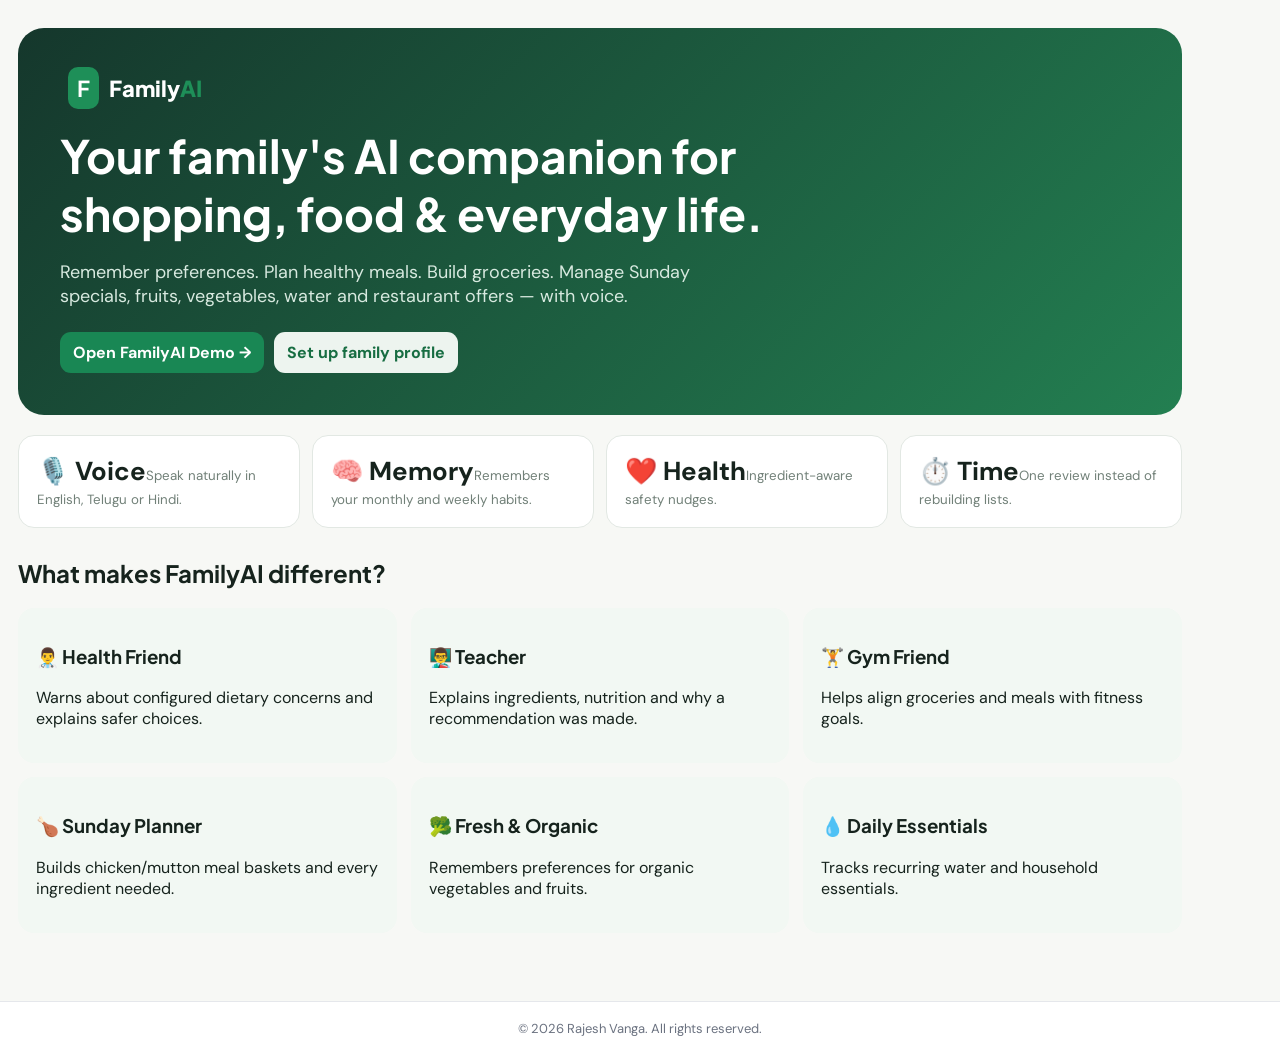
==== index.html @ c6876618 "Changes" ====
<!doctype html><html><head><meta name="viewport" content="width=device-width,initial-scale=1"><title>FamilyAI | Your Family's AI Companion</title><link rel="stylesheet" href="assets/style.css"></head><body><main style="max-width:1200px;padding:28px 18px"><div class="hero"><div class="logo"><b>F</b> Family<span>AI</span></div><h1>Your family's AI companion for shopping, food & everyday life.</h1><p>Remember preferences. Plan healthy meals. Build groceries. Manage Sunday specials, fruits, vegetables, water and restaurant offers — with voice.</p><div style="display:flex;gap:10px;flex-wrap:wrap;margin-top:24px"><a class="button" href="dashboard.html">Open FamilyAI Demo →</a><a class="button secondary" href="family.html">Set up family profile</a></div></div><div class="stat-grid"><div class="stat"><b>🎙️ Voice</b><small>Speak naturally in English, Telugu or Hindi.</small></div><div class="stat"><b>🧠 Memory</b><small>Remembers your monthly and weekly habits.</small></div><div class="stat"><b>❤️ Health</b><small>Ingredient-aware safety nudges.</small></div><div class="stat"><b>⏱️ Time</b><small>One review instead of rebuilding lists.</small></div></div><h2>What makes FamilyAI different?</h2><div class="feature-grid"><div class="feature"><h3>👨‍⚕️ Health Friend</h3><p>Warns about configured dietary concerns and explains safer choices.</p></div><div class="feature"><h3>👨‍🏫 Teacher</h3><p>Explains ingredients, nutrition and why a recommendation was made.</p></div><div class="feature"><h3>🏋️ Gym Friend</h3><p>Helps align groceries and meals with fitness goals.</p></div><div class="feature"><h3>🍗 Sunday Planner</h3><p>Builds chicken/mutton meal baskets and every ingredient needed.</p></div><div class="feature"><h3>🥦 Fresh & Organic</h3><p>Remembers preferences for organic vegetables and fruits.</p></div><div class="feature"><h3>💧 Daily Essentials</h3><p>Tracks recurring water and household essentials.</p></div></div></main><footer class="site-footer" aria-label="Copyright"><div>© 2026 Rajesh Vanga. All rights reserved.</div></footer>
</body></html>
---- assets/style.css ----
@import url('https://fonts.googleapis.com/css2?family=DM+Sans:wght@400;500;600;700&family=Plus+Jakarta+Sans:wght@600;700;800&display=swap');
*{box-sizing:border-box}body{margin:0;background:#f7f8f5;color:#16231d;font-family:'DM Sans',sans-serif}a{text-decoration:none;color:inherit}.layout{display:grid;grid-template-columns:240px 1fr;min-height:100vh}.layout aside{background:#fff;border-right:1px solid #e5e9e4;padding:25px 16px;display:flex;flex-direction:column;gap:8px;position:sticky;top:0;height:100vh}.logo{font:800 22px 'Plus Jakarta Sans';margin:4px 8px 24px}.logo b{background:#1e8f58;color:white;border-radius:10px;padding:7px 9px;margin-right:6px}.logo span{color:#1e8f58}.layout aside a:not(.logo){padding:12px 14px;border-radius:12px;color:#607068;font-weight:600}.layout aside a.active,.layout aside a:hover{background:#eaf6ee;color:#176d42}.layout aside .bottom{margin-top:auto}.layout main{padding:34px;max-width:1400px;width:100%;margin:auto}.mobile-head,.mobile-nav{display:none}h1,h2,h3{font-family:'Plus Jakarta Sans'}h1{font-size:34px;margin:8px 0}h2{margin-top:30px}.muted,small{color:#718078}.grid2{display:grid;grid-template-columns:1fr 1fr;gap:18px}.card{padding:25px;border-radius:20px}.dark{background:#183027;color:white}.green{background:#dff4e7}.dark small,.dark .between{color:#b8d0c4}.bar{height:9px;background:#365247;border-radius:10px;margin:18px 0 8px}.bar i{display:block;height:100%;width:80%;background:#75d69d;border-radius:10px}.between{display:flex;justify-content:space-between}.card a{display:inline-block;margin-top:15px;font-weight:700}.cards{display:grid;grid-template-columns:repeat(4,1fr);gap:14px}.cards>a{background:#fff;border:1px solid #e6ebe7;border-radius:16px;padding:18px;display:flex;flex-direction:column;gap:8px}.cards>a:hover{border-color:#7bc99a;transform:translateY(-1px)}.products{display:grid;grid-template-columns:repeat(4,1fr);gap:15px}.products article,.product-card{background:#fff;border:1px solid #e6ebe7;border-radius:18px;padding:15px;display:flex;flex-direction:column;gap:8px}.pic{height:130px;border-radius:14px;display:grid;place-items:center;font-weight:800;color:#47715b;background:#e6f4e9}.pic.rice{background:#fff1d7}.pic.dal{background:#fff5d7}.pic.oil{background:#fff0b8}.pic.chicken{background:#ffe0d8}.pic.veg{background:#dff4e7}.pic.fruit{background:#ffe8d5}.pic.water{background:#dff1ff}.products strong,.product-card strong{font-size:20px}.button,button{border:0;border-radius:11px;padding:10px 13px;background:#198754;color:white;font-weight:700;cursor:pointer}.secondary{background:#edf4ef;color:#176d42}.danger{background:#fff0ef;color:#b33b32}.search{display:flex;gap:10px;margin:20px 0}.search input,.ai-input,input,select{border:1px solid #dce4de;border-radius:12px;padding:13px;background:#fff;font:inherit;width:100%}.chips{display:flex;gap:8px;flex-wrap:wrap}.chip{background:#fff;border:1px solid #dce4de;border-radius:30px;padding:8px 13px}.two{display:grid;grid-template-columns:2fr 1fr;gap:20px}.panel{background:#fff;border:1px solid #e3e9e4;border-radius:20px;padding:22px}.feature-grid{display:grid;grid-template-columns:repeat(3,1fr);gap:14px}.feature{padding:18px;background:#f2f8f3;border-radius:16px}.alert{padding:16px;border-radius:14px;background:#fff4df;border:1px solid #f0d48f}.alert strong{color:#9a6800}.hidden{display:none}.chat{min-height:420px;display:flex;flex-direction:column;gap:12px}.msg{max-width:80%;padding:13px 16px;border-radius:16px}.msg.ai{background:#eef6f0;align-self:flex-start}.msg.user{background:#1c8b57;color:#fff;align-self:flex-end}.ai-compose{display:flex;gap:8px;margin-top:auto}.cart-row{display:grid;grid-template-columns:1fr auto auto;gap:12px;align-items:center;border-bottom:1px solid #e8ece9;padding:14px 0}.cart-row button{background:transparent;color:#b33b32;padding:5px}.empty{text-align:center;padding:35px;color:#75847c}.toast{position:fixed;bottom:25px;right:25px;background:#17382c;color:#fff;padding:13px 18px;border-radius:12px;opacity:0;transform:translateY(10px);transition:.2s;z-index:50}.toast.show{opacity:1;transform:none}.hero{background:linear-gradient(135deg,#15372c,#237f51);color:white;border-radius:26px;padding:42px}.hero h1{font-size:46px;max-width:800px}.hero p{max-width:700px;color:#d7e9df;font-size:18px}.stat-grid{display:grid;grid-template-columns:repeat(4,1fr);gap:12px;margin-top:20px}.stat{background:#fff;border:1px solid #e2e8e3;border-radius:16px;padding:18px}.stat b{font-size:26px}.table{width:100%;border-collapse:collapse}.table th,.table td{padding:12px;border-bottom:1px solid #e7ebe8;text-align:left}.pill{display:inline-block;padding:5px 9px;border-radius:20px;background:#eaf6ee;color:#176d42;font-size:12px;font-weight:700}
@media(max-width:900px){.layout{display:block}.layout aside{display:none}.layout main{padding:20px 16px 90px}.mobile-head{display:flex;justify-content:space-between;align-items:center;margin-bottom:20px}.mobile-nav{display:flex;position:fixed;bottom:0;left:0;right:0;background:#fff;border-top:1px solid #ddd;padding:13px;justify-content:space-around;z-index:30}.grid2,.two{grid-template-columns:1fr}.cards{grid-template-columns:1fr 1fr}.products{grid-template-columns:1fr 1fr}.feature-grid{grid-template-columns:1fr 1fr}.stat-grid{grid-template-columns:1fr 1fr}.hero{padding:28px 22px}.hero h1{font-size:32px}.cart-row{grid-template-columns:1fr auto}.cart-row button{grid-column:1/-1;text-align:left}}
@media(max-width:520px){.cards,.products,.feature-grid,.stat-grid{grid-template-columns:1fr}.hero h1{font-size:28px}h1{font-size:28px}.products article .pic{height:110px}.search{flex-direction:column}}

.site-footer{margin-top:40px;padding:18px 20px;text-align:center;font-size:13px;color:#6b7280;border-top:1px solid #e5e7eb;background:#fff}
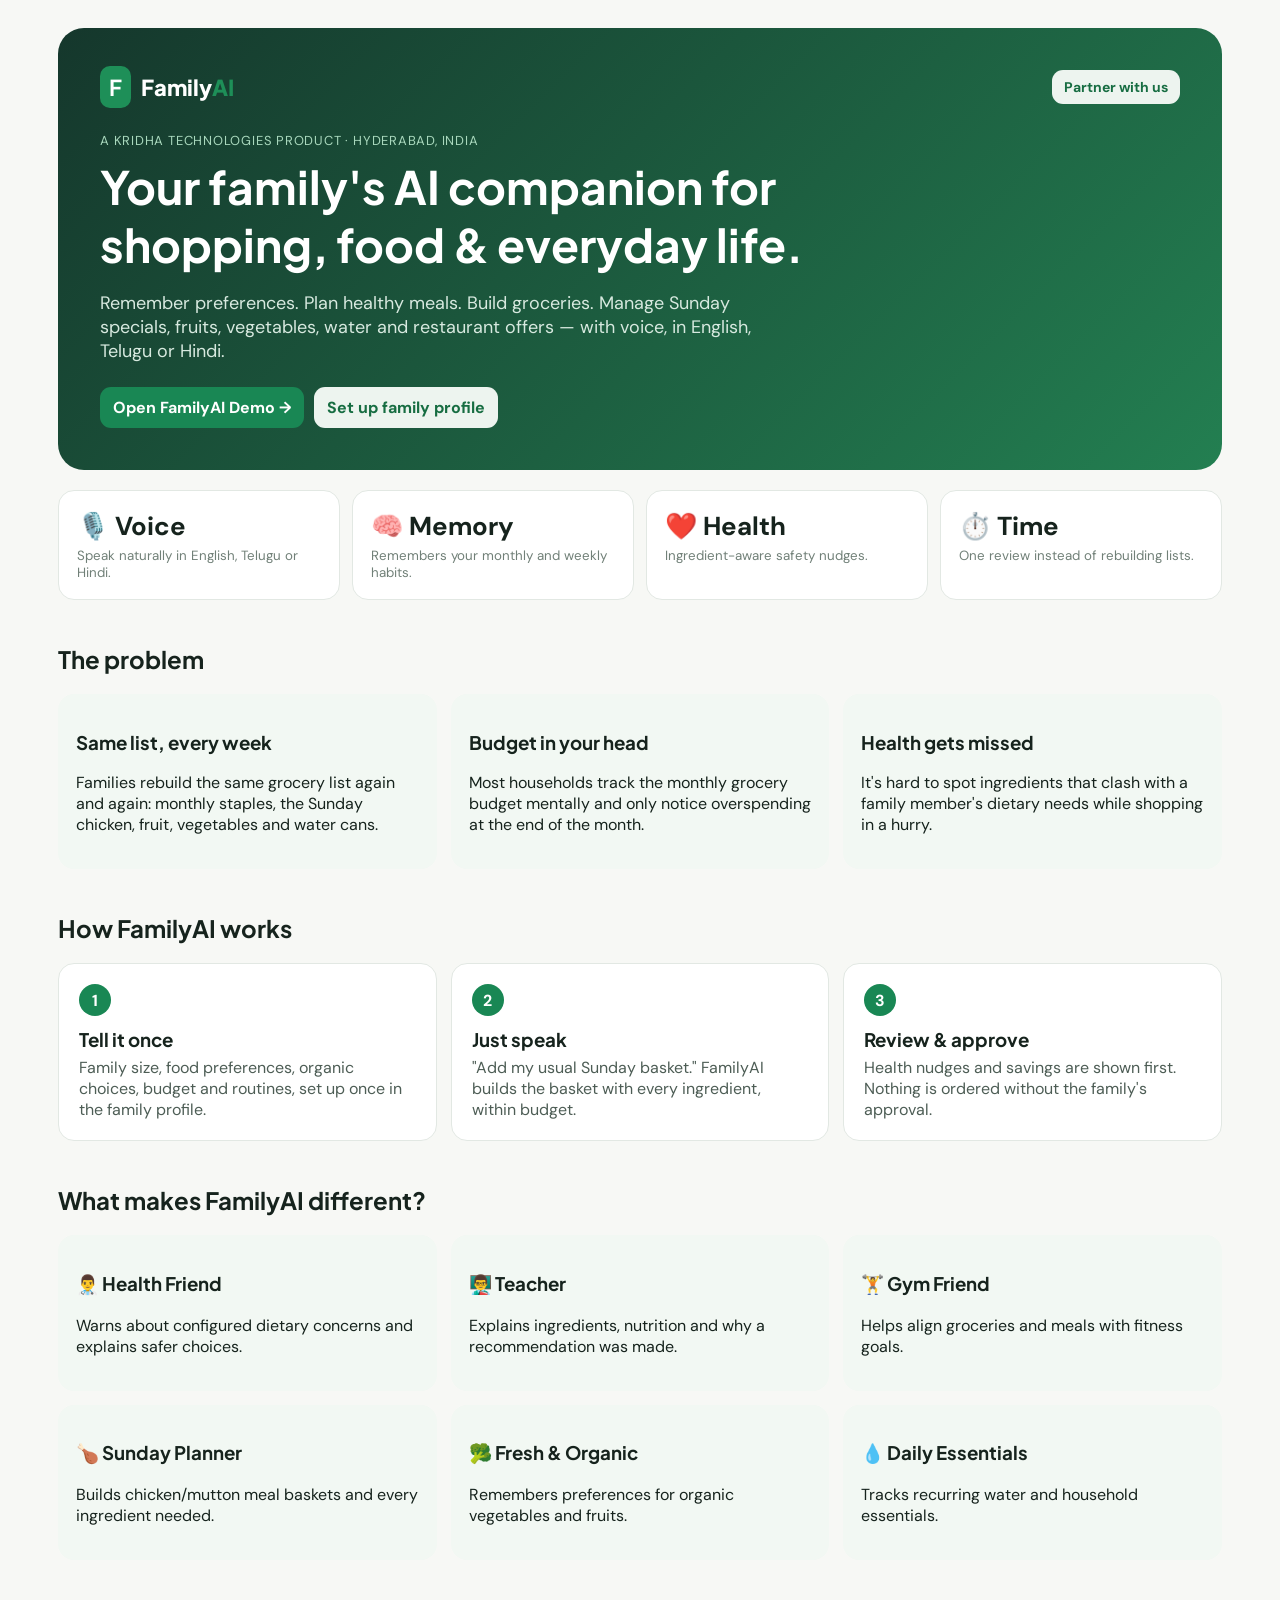
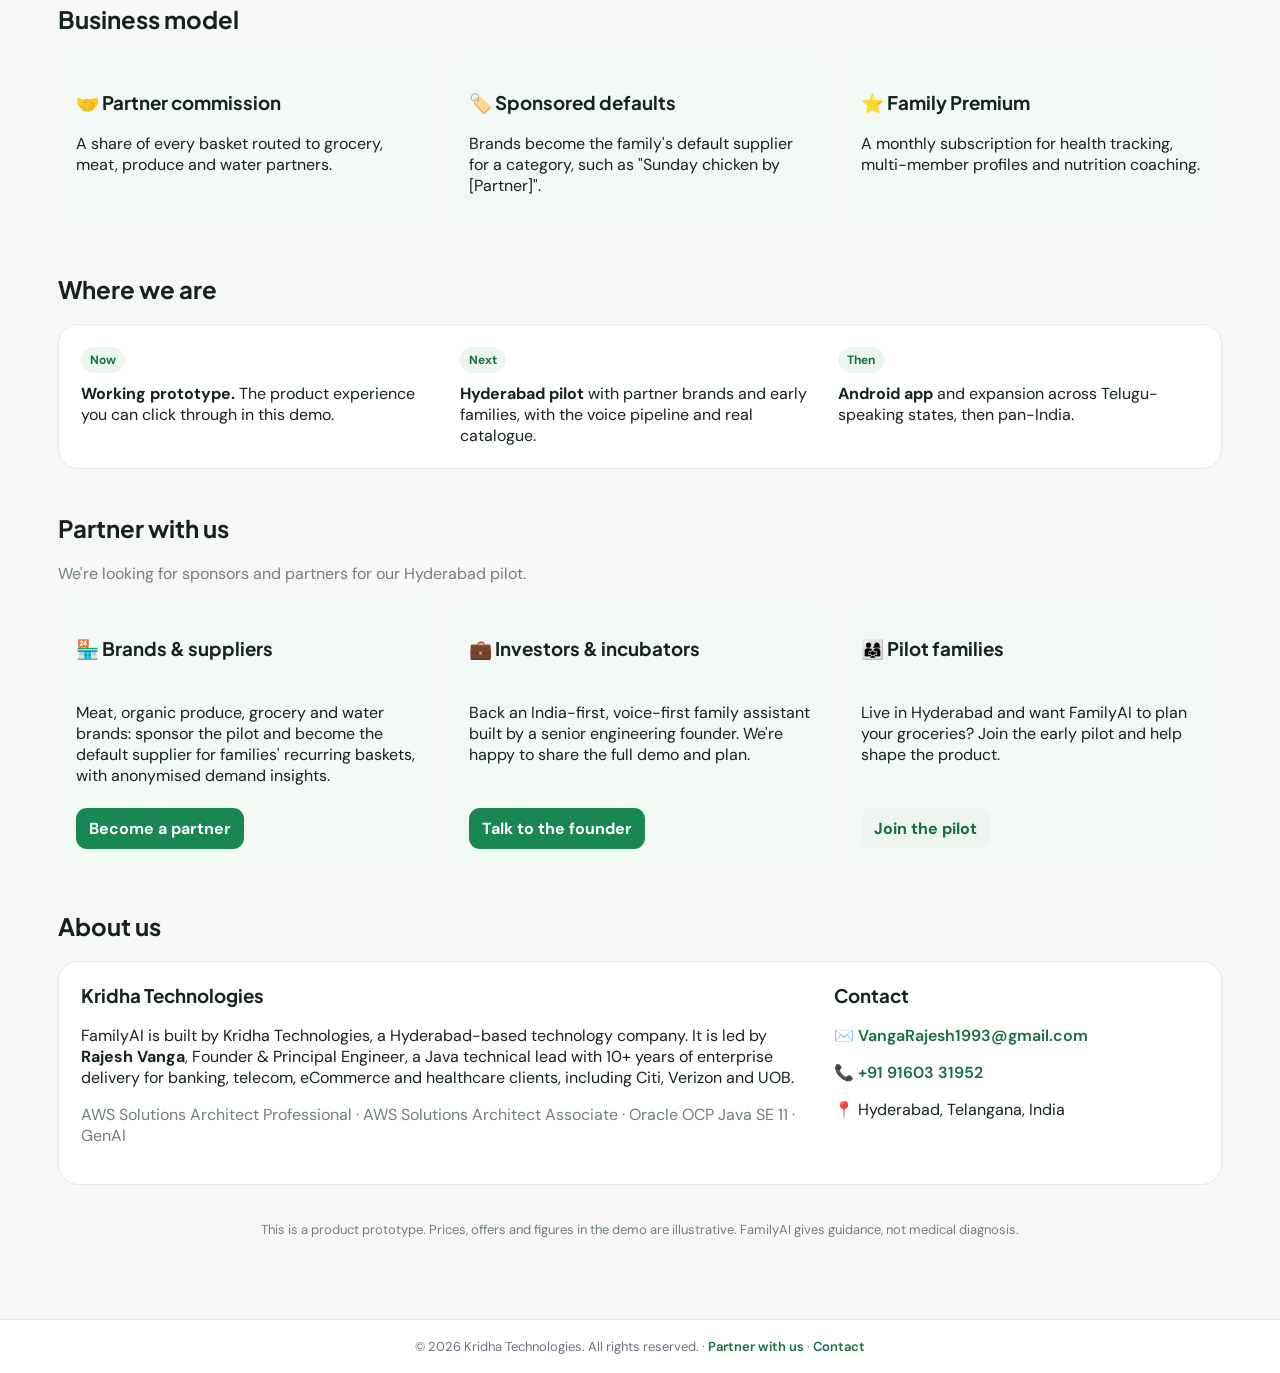
==== commit ccee892c: "Make demo site sponsor-ready for Kridha Technologies - Landing page: problem, how it works, business" ====
--- a/index.html
+++ b/index.html
@@ -1,2 +1,23 @@
-<!doctype html><html><head><meta name="viewport" content="width=device-width,initial-scale=1"><title>FamilyAI | Your Family's AI Companion</title><link rel="stylesheet" href="assets/style.css"></head><body><main style="max-width:1200px;padding:28px 18px"><div class="hero"><div class="logo"><b>F</b> Family<span>AI</span></div><h1>Your family's AI companion for shopping, food & everyday life.</h1><p>Remember preferences. Plan healthy meals. Build groceries. Manage Sunday specials, fruits, vegetables, water and restaurant offers — with voice.</p><div style="display:flex;gap:10px;flex-wrap:wrap;margin-top:24px"><a class="button" href="dashboard.html">Open FamilyAI Demo →</a><a class="button secondary" href="family.html">Set up family profile</a></div></div><div class="stat-grid"><div class="stat"><b>🎙️ Voice</b><small>Speak naturally in English, Telugu or Hindi.</small></div><div class="stat"><b>🧠 Memory</b><small>Remembers your monthly and weekly habits.</small></div><div class="stat"><b>❤️ Health</b><small>Ingredient-aware safety nudges.</small></div><div class="stat"><b>⏱️ Time</b><small>One review instead of rebuilding lists.</small></div></div><h2>What makes FamilyAI different?</h2><div class="feature-grid"><div class="feature"><h3>👨‍⚕️ Health Friend</h3><p>Warns about configured dietary concerns and explains safer choices.</p></div><div class="feature"><h3>👨‍🏫 Teacher</h3><p>Explains ingredients, nutrition and why a recommendation was made.</p></div><div class="feature"><h3>🏋️ Gym Friend</h3><p>Helps align groceries and meals with fitness goals.</p></div><div class="feature"><h3>🍗 Sunday Planner</h3><p>Builds chicken/mutton meal baskets and every ingredient needed.</p></div><div class="feature"><h3>🥦 Fresh & Organic</h3><p>Remembers preferences for organic vegetables and fruits.</p></div><div class="feature"><h3>💧 Daily Essentials</h3><p>Tracks recurring water and household essentials.</p></div></div></main><footer class="site-footer" aria-label="Copyright"><div>© 2026 Rajesh Vanga. All rights reserved.</div></footer>
+<!doctype html><html lang="en"><head><meta charset="utf-8"><meta name="viewport" content="width=device-width,initial-scale=1"><title>FamilyAI | Your Family's AI Companion</title><meta name="description" content="FamilyAI by Kridha Technologies: a voice-first family assistant in English, Telugu and Hindi that plans groceries, meals and essentials within budget, with health-aware nudges."><link rel="stylesheet" href="assets/style.css"></head><body>
+<main class="landing">
+<div class="hero"><div class="topbar"><div class="logo"><b>F</b> Family<span>AI</span></div><a class="button secondary small" href="#partner">Partner with us</a></div><p class="eyebrow">A Kridha Technologies product · Hyderabad, India</p><h1>Your family's AI companion for shopping, food & everyday life.</h1><p>Remember preferences. Plan healthy meals. Build groceries. Manage Sunday specials, fruits, vegetables, water and restaurant offers — with voice, in English, Telugu or Hindi.</p><div class="cta-row"><a class="button" href="dashboard.html">Open FamilyAI Demo →</a><a class="button secondary" href="family.html">Set up family profile</a></div></div>
+
+<div class="stat-grid"><div class="stat"><b>🎙️ Voice</b><small>Speak naturally in English, Telugu or Hindi.</small></div><div class="stat"><b>🧠 Memory</b><small>Remembers your monthly and weekly habits.</small></div><div class="stat"><b>❤️ Health</b><small>Ingredient-aware safety nudges.</small></div><div class="stat"><b>⏱️ Time</b><small>One review instead of rebuilding lists.</small></div></div>
+
+<section><h2>The problem</h2><div class="feature-grid"><div class="feature"><h3>Same list, every week</h3><p>Families rebuild the same grocery list again and again: monthly staples, the Sunday chicken, fruit, vegetables and water cans.</p></div><div class="feature"><h3>Budget in your head</h3><p>Most households track the monthly grocery budget mentally and only notice overspending at the end of the month.</p></div><div class="feature"><h3>Health gets missed</h3><p>It's hard to spot ingredients that clash with a family member's dietary needs while shopping in a hurry.</p></div></div></section>
+
+<section><h2>How FamilyAI works</h2><div class="steps"><div class="step"><span>1</span><h3>Tell it once</h3><p>Family size, food preferences, organic choices, budget and routines, set up once in the family profile.</p></div><div class="step"><span>2</span><h3>Just speak</h3><p>"Add my usual Sunday basket." FamilyAI builds the basket with every ingredient, within budget.</p></div><div class="step"><span>3</span><h3>Review & approve</h3><p>Health nudges and savings are shown first. Nothing is ordered without the family's approval.</p></div></div></section>
+
+<section><h2>What makes FamilyAI different?</h2><div class="feature-grid"><div class="feature"><h3>👨‍⚕️ Health Friend</h3><p>Warns about configured dietary concerns and explains safer choices.</p></div><div class="feature"><h3>👨‍🏫 Teacher</h3><p>Explains ingredients, nutrition and why a recommendation was made.</p></div><div class="feature"><h3>🏋️ Gym Friend</h3><p>Helps align groceries and meals with fitness goals.</p></div><div class="feature"><h3>🍗 Sunday Planner</h3><p>Builds chicken/mutton meal baskets and every ingredient needed.</p></div><div class="feature"><h3>🥦 Fresh & Organic</h3><p>Remembers preferences for organic vegetables and fruits.</p></div><div class="feature"><h3>💧 Daily Essentials</h3><p>Tracks recurring water and household essentials.</p></div></div></section>
+
+<section><h2>Business model</h2><div class="feature-grid"><div class="feature"><h3>🤝 Partner commission</h3><p>A share of every basket routed to grocery, meat, produce and water partners.</p></div><div class="feature"><h3>🏷️ Sponsored defaults</h3><p>Brands become the family's default supplier for a category, such as "Sunday chicken by [Partner]".</p></div><div class="feature"><h3>⭐ Family Premium</h3><p>A monthly subscription for health tracking, multi-member profiles and nutrition coaching.</p></div></div></section>
+
+<section><h2>Where we are</h2><div class="panel roadmap"><div><span class="pill">Now</span><p><b>Working prototype.</b> The product experience you can click through in this demo.</p></div><div><span class="pill">Next</span><p><b>Hyderabad pilot</b> with partner brands and early families, with the voice pipeline and real catalogue.</p></div><div><span class="pill">Then</span><p><b>Android app</b> and expansion across Telugu-speaking states, then pan-India.</p></div></div></section>
+
+<section id="partner"><h2>Partner with us</h2><p class="muted">We're looking for sponsors and partners for our Hyderabad pilot.</p><div class="feature-grid"><div class="feature partner"><h3>🏪 Brands & suppliers</h3><p>Meat, organic produce, grocery and water brands: sponsor the pilot and become the default supplier for families' recurring baskets, with anonymised demand insights.</p><a class="button" href="mailto:VangaRajesh1993@gmail.com?subject=FamilyAI%20brand%20partnership">Become a partner</a></div><div class="feature partner"><h3>💼 Investors & incubators</h3><p>Back an India-first, voice-first family assistant built by a senior engineering founder. We're happy to share the full demo and plan.</p><a class="button" href="mailto:VangaRajesh1993@gmail.com?subject=FamilyAI%20investment">Talk to the founder</a></div><div class="feature partner"><h3>👨‍👩‍👧 Pilot families</h3><p>Live in Hyderabad and want FamilyAI to plan your groceries? Join the early pilot and help shape the product.</p><a class="button secondary" href="mailto:VangaRajesh1993@gmail.com?subject=FamilyAI%20pilot%20family">Join the pilot</a></div></div></section>
+
+<section><h2>About us</h2><div class="panel about"><div><h3>Kridha Technologies</h3><p>FamilyAI is built by Kridha Technologies, a Hyderabad-based technology company. It is led by <b>Rajesh Vanga</b>, Founder & Principal Engineer, a Java technical lead with 10+ years of enterprise delivery for banking, telecom, eCommerce and healthcare clients, including Citi, Verizon and UOB.</p><p class="muted">AWS Solutions Architect Professional · AWS Solutions Architect Associate · Oracle OCP Java SE 11 · GenAI</p></div><div class="contact"><h3>Contact</h3><p>✉️ <a href="mailto:VangaRajesh1993@gmail.com">VangaRajesh1993@gmail.com</a></p><p>📞 <a href="tel:+919160331952">+91 91603 31952</a></p><p>📍 Hyderabad, Telangana, India</p></div></div></section>
+
+<p class="muted disclaimer">This is a product prototype. Prices, offers and figures in the demo are illustrative. FamilyAI gives guidance, not medical diagnosis.</p>
+</main><footer class="site-footer" aria-label="Copyright"><div>© 2026 Kridha Technologies. All rights reserved. · <a href="index.html#partner">Partner with us</a> · <a href="mailto:VangaRajesh1993@gmail.com">Contact</a></div></footer>
 </body></html>
--- a/assets/style.css
+++ b/assets/style.css
@@ -4,3 +4,15 @@
 @media(max-width:520px){.cards,.products,.feature-grid,.stat-grid{grid-template-columns:1fr}.hero h1{font-size:28px}h1{font-size:28px}.products article .pic{height:110px}.search{flex-direction:column}}
 
 .site-footer{margin-top:40px;padding:18px 20px;text-align:center;font-size:13px;color:#6b7280;border-top:1px solid #e5e7eb;background:#fff}
+
+.site-footer a{color:#176d42;font-weight:600}
+.landing{max-width:1200px;margin:auto;padding:28px 18px}.landing section{margin-top:44px}.landing section>h2{margin-top:0}
+.topbar{display:flex;justify-content:space-between;align-items:center;gap:12px;flex-wrap:wrap}.topbar .logo{margin:0}.button.small{padding:8px 12px;font-size:14px}
+.eyebrow{font-size:13px!important;letter-spacing:.06em;text-transform:uppercase;margin:28px 0 0;color:#a9d8bd!important}.cta-row{display:flex;gap:10px;flex-wrap:wrap;margin-top:24px}
+.steps{display:grid;grid-template-columns:repeat(3,1fr);gap:14px}.step{background:#fff;border:1px solid #e2e8e3;border-radius:16px;padding:20px}.step span{display:inline-grid;place-items:center;width:32px;height:32px;border-radius:50%;background:#198754;color:#fff;font-weight:700}.step h3{margin:12px 0 6px}.step p{margin:0;color:#4d5d55}
+.roadmap{display:grid;grid-template-columns:repeat(3,1fr);gap:18px}.roadmap p{margin:10px 0 0}
+.partner{display:flex;flex-direction:column;gap:6px}.partner .button{margin-top:auto;align-self:flex-start}.partner p{flex:1}
+.about{display:grid;grid-template-columns:2fr 1fr;gap:24px}.about h3{margin-top:0}.contact a{color:#176d42;font-weight:600;word-break:break-all}
+.disclaimer{font-size:13px;margin-top:36px;text-align:center}
+@media(max-width:900px){.steps,.roadmap,.about{grid-template-columns:1fr}}
+.stat small{display:block;margin-top:4px}
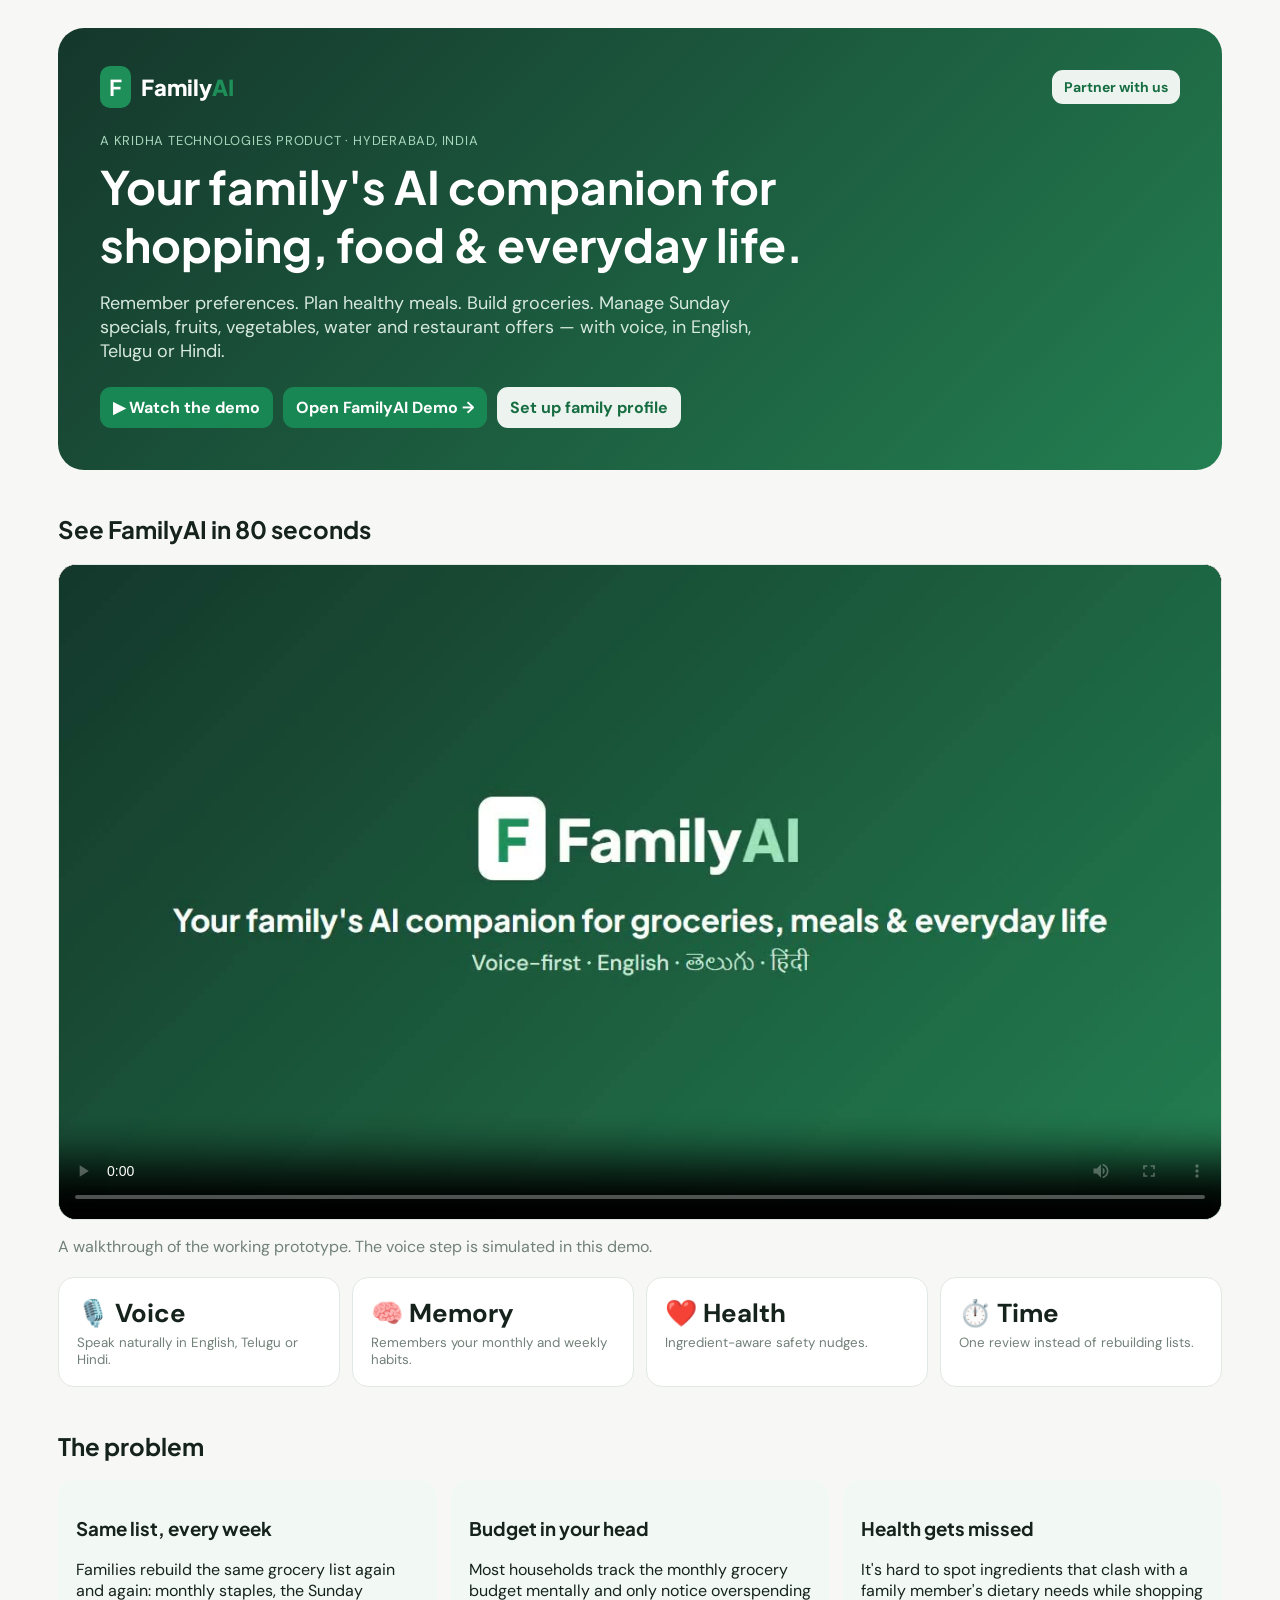
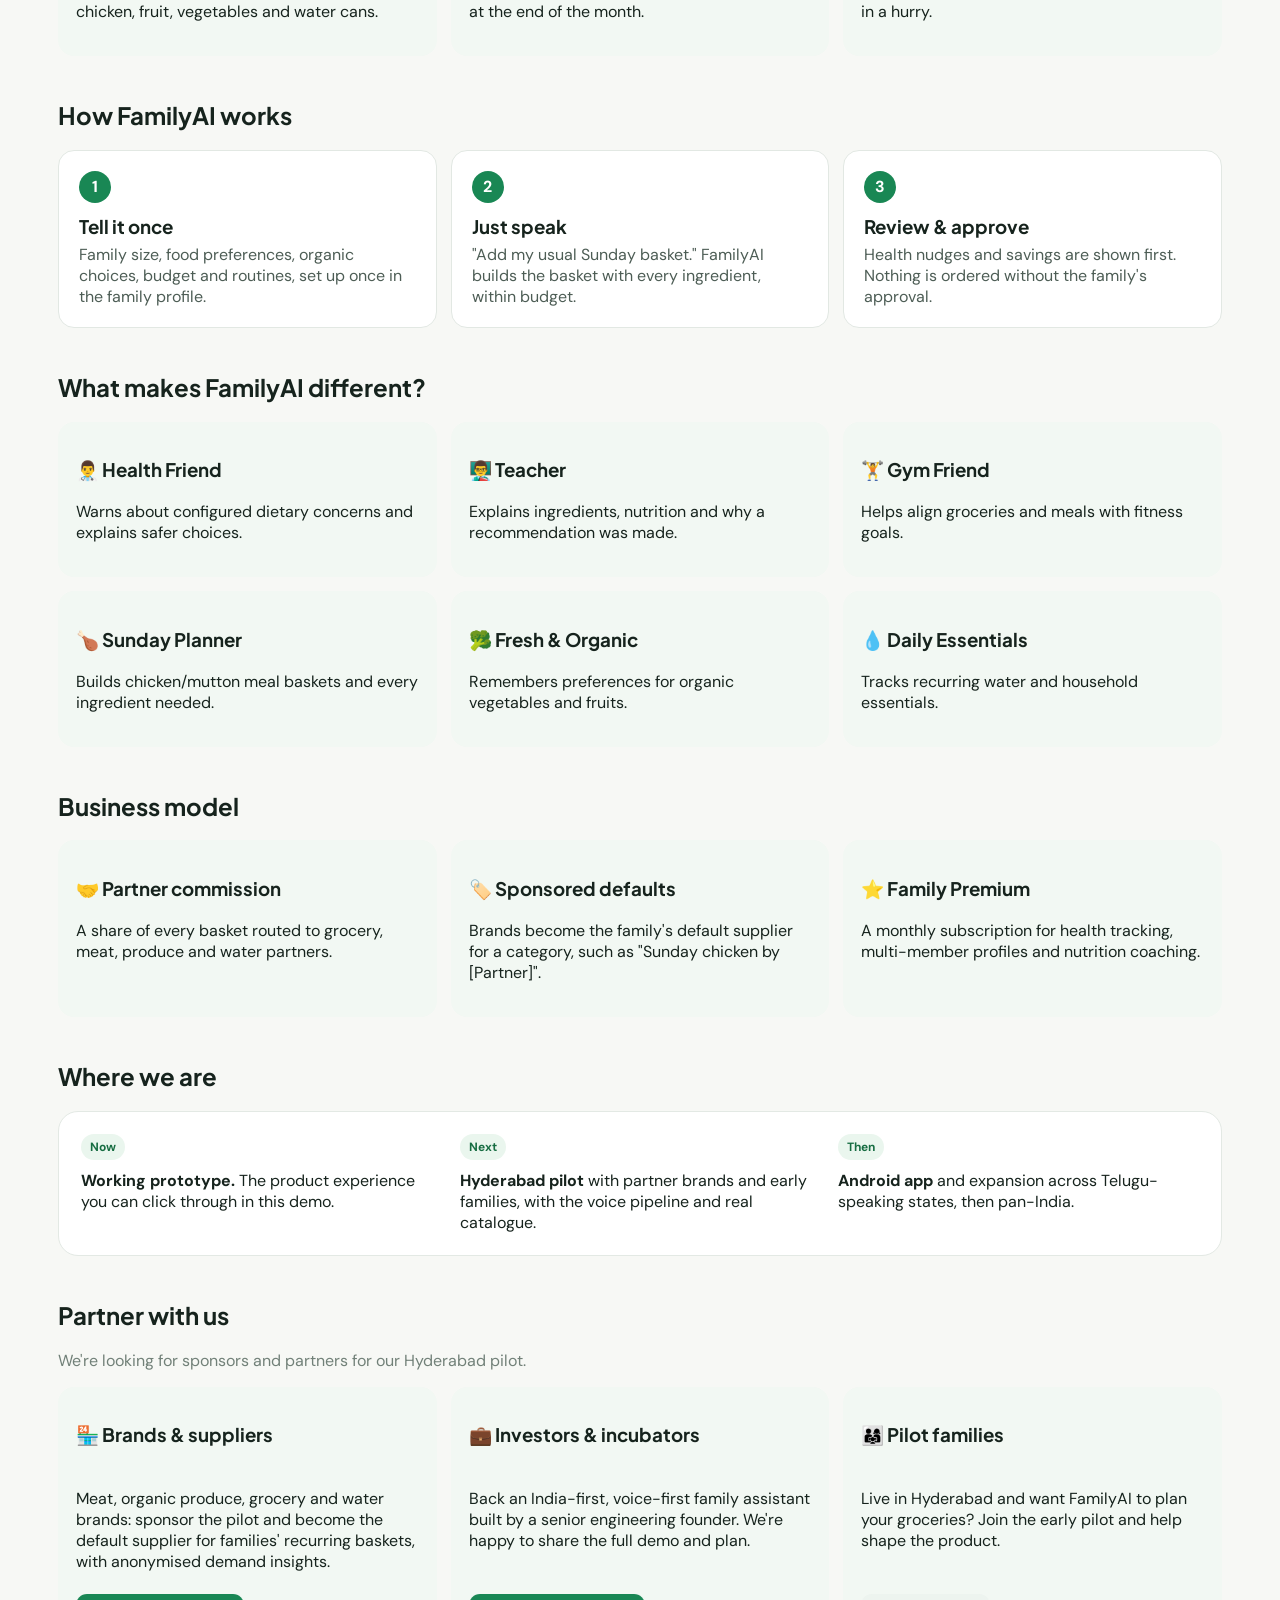
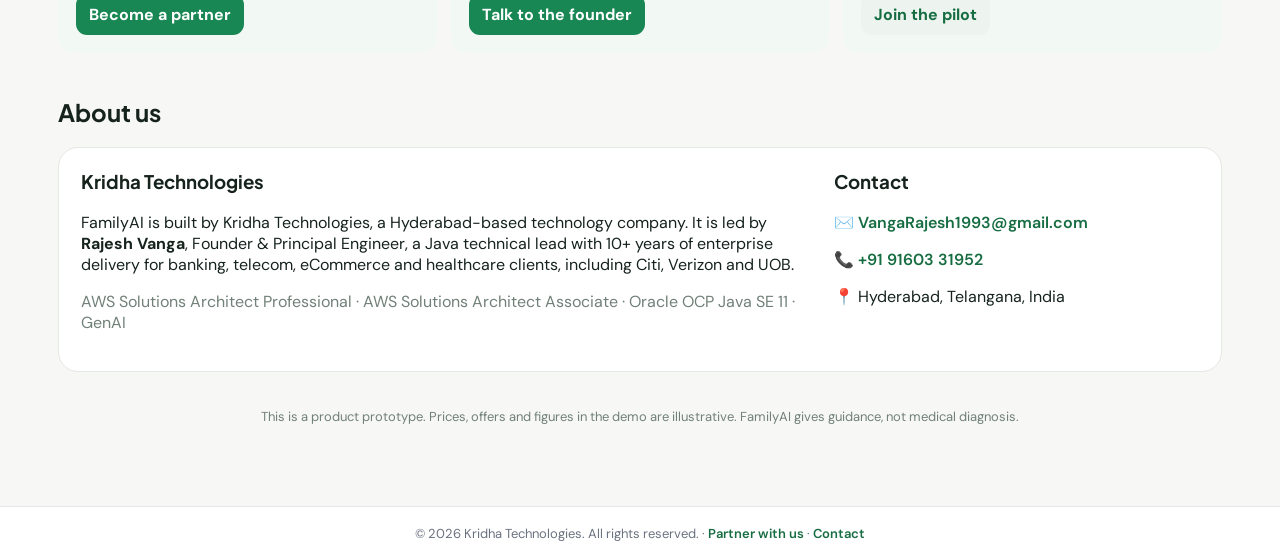
==== commit 76d10d23: "Add 80-second demo video to landing page Co-Authored-By: Claude Opus 5.5 <noreply@anthropic.com>" ====
--- a/index.html
+++ b/index.html
@@ -1,6 +1,8 @@
 <!doctype html><html lang="en"><head><meta charset="utf-8"><meta name="viewport" content="width=device-width,initial-scale=1"><title>FamilyAI | Your Family's AI Companion</title><meta name="description" content="FamilyAI by Kridha Technologies: a voice-first family assistant in English, Telugu and Hindi that plans groceries, meals and essentials within budget, with health-aware nudges."><link rel="stylesheet" href="assets/style.css"></head><body>
 <main class="landing">
-<div class="hero"><div class="topbar"><div class="logo"><b>F</b> Family<span>AI</span></div><a class="button secondary small" href="#partner">Partner with us</a></div><p class="eyebrow">A Kridha Technologies product · Hyderabad, India</p><h1>Your family's AI companion for shopping, food & everyday life.</h1><p>Remember preferences. Plan healthy meals. Build groceries. Manage Sunday specials, fruits, vegetables, water and restaurant offers — with voice, in English, Telugu or Hindi.</p><div class="cta-row"><a class="button" href="dashboard.html">Open FamilyAI Demo →</a><a class="button secondary" href="family.html">Set up family profile</a></div></div>
+<div class="hero"><div class="topbar"><div class="logo"><b>F</b> Family<span>AI</span></div><a class="button secondary small" href="#partner">Partner with us</a></div><p class="eyebrow">A Kridha Technologies product · Hyderabad, India</p><h1>Your family's AI companion for shopping, food & everyday life.</h1><p>Remember preferences. Plan healthy meals. Build groceries. Manage Sunday specials, fruits, vegetables, water and restaurant offers — with voice, in English, Telugu or Hindi.</p><div class="cta-row"><a class="button" href="#demo-video">▶ Watch the demo</a><a class="button" href="dashboard.html">Open FamilyAI Demo →</a><a class="button secondary" href="family.html">Set up family profile</a></div></div>
+
+<section class="video-wrap" id="demo-video"><h2>See FamilyAI in 80 seconds</h2><video controls preload="metadata" playsinline poster="assets/familyai-demo.jpg" src="assets/familyai-demo.mp4">Your browser can't play this video. <a href="assets/familyai-demo.mp4">Download the demo video</a>.</video><p class="muted">A walkthrough of the working prototype. The voice step is simulated in this demo.</p></section>
 
 <div class="stat-grid"><div class="stat"><b>🎙️ Voice</b><small>Speak naturally in English, Telugu or Hindi.</small></div><div class="stat"><b>🧠 Memory</b><small>Remembers your monthly and weekly habits.</small></div><div class="stat"><b>❤️ Health</b><small>Ingredient-aware safety nudges.</small></div><div class="stat"><b>⏱️ Time</b><small>One review instead of rebuilding lists.</small></div></div>
 
--- a/assets/style.css
+++ b/assets/style.css
@@ -16,3 +16,5 @@
 .disclaimer{font-size:13px;margin-top:36px;text-align:center}
 @media(max-width:900px){.steps,.roadmap,.about{grid-template-columns:1fr}}
 .stat small{display:block;margin-top:4px}
+
+.video-wrap{margin-top:28px}.video-wrap h2{margin-top:0}.video-wrap video{width:100%;border-radius:18px;border:1px solid #e2e8e3;background:#000;display:block}
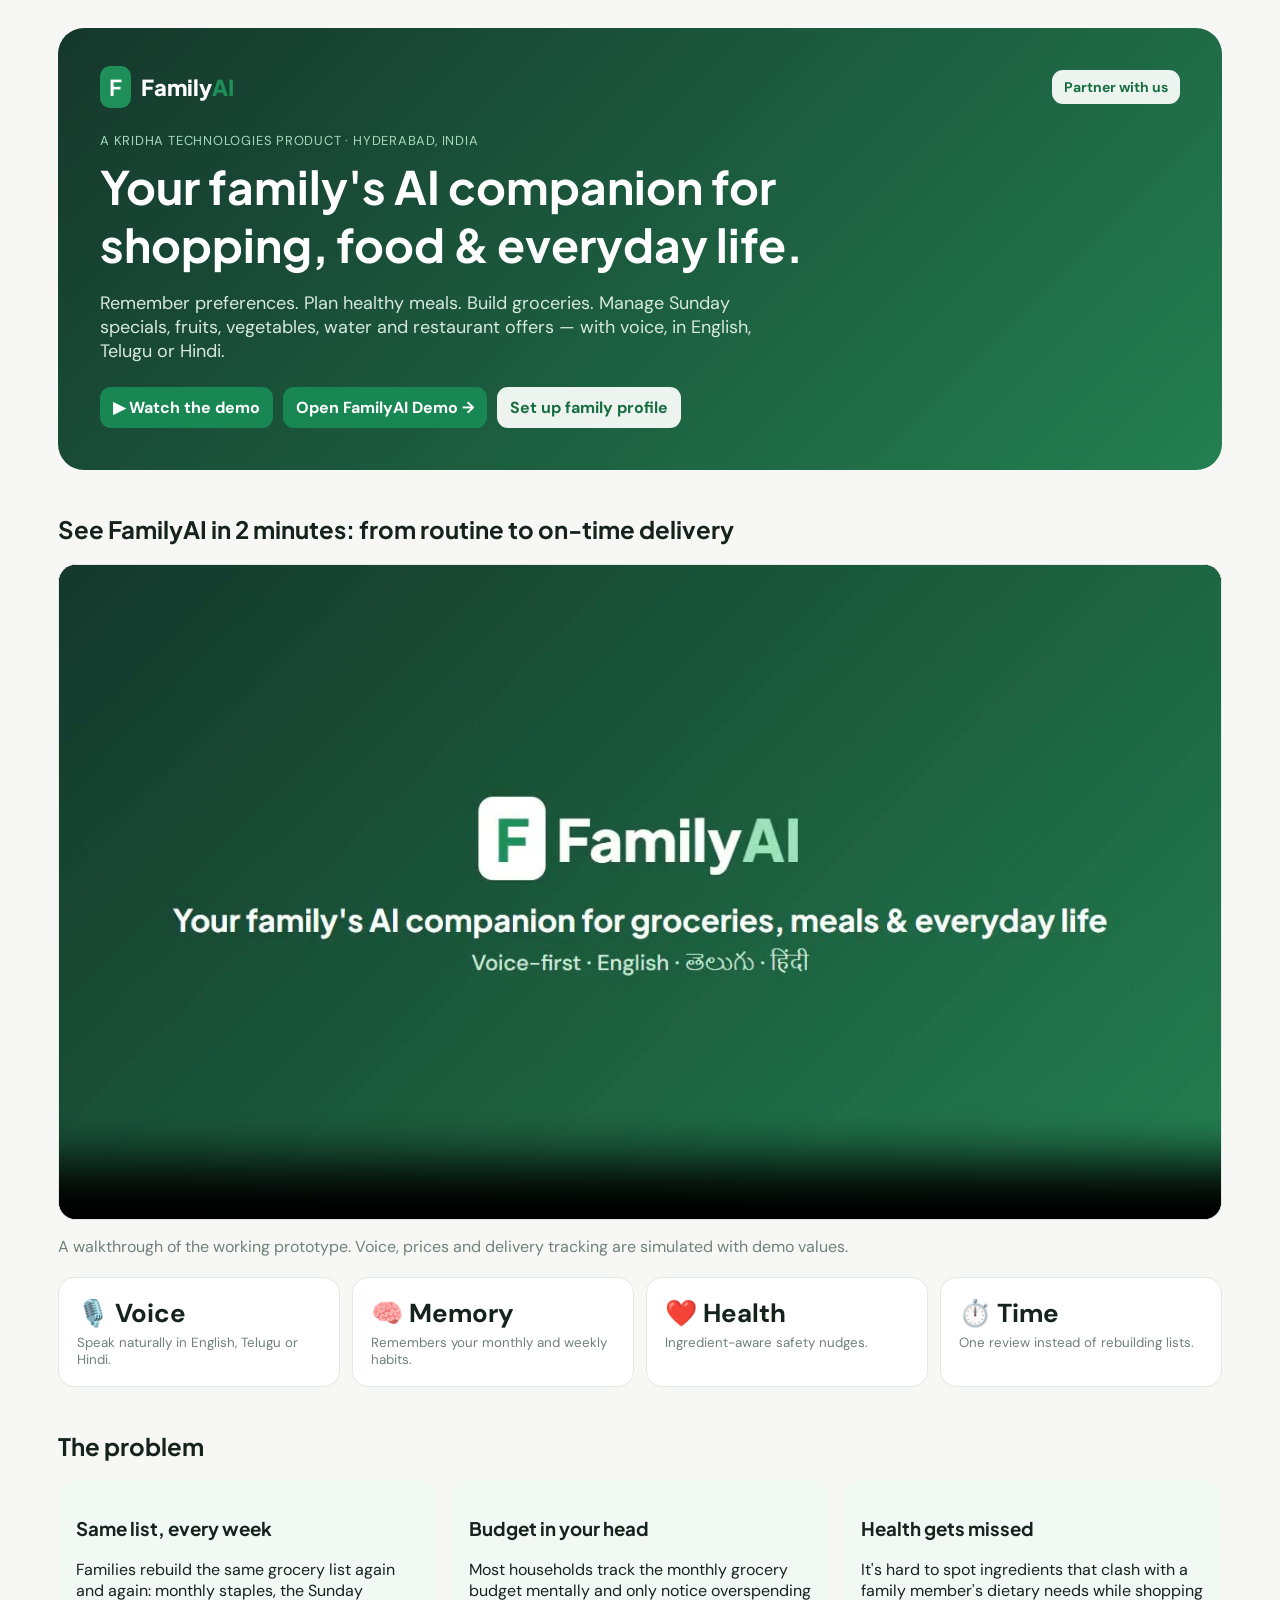
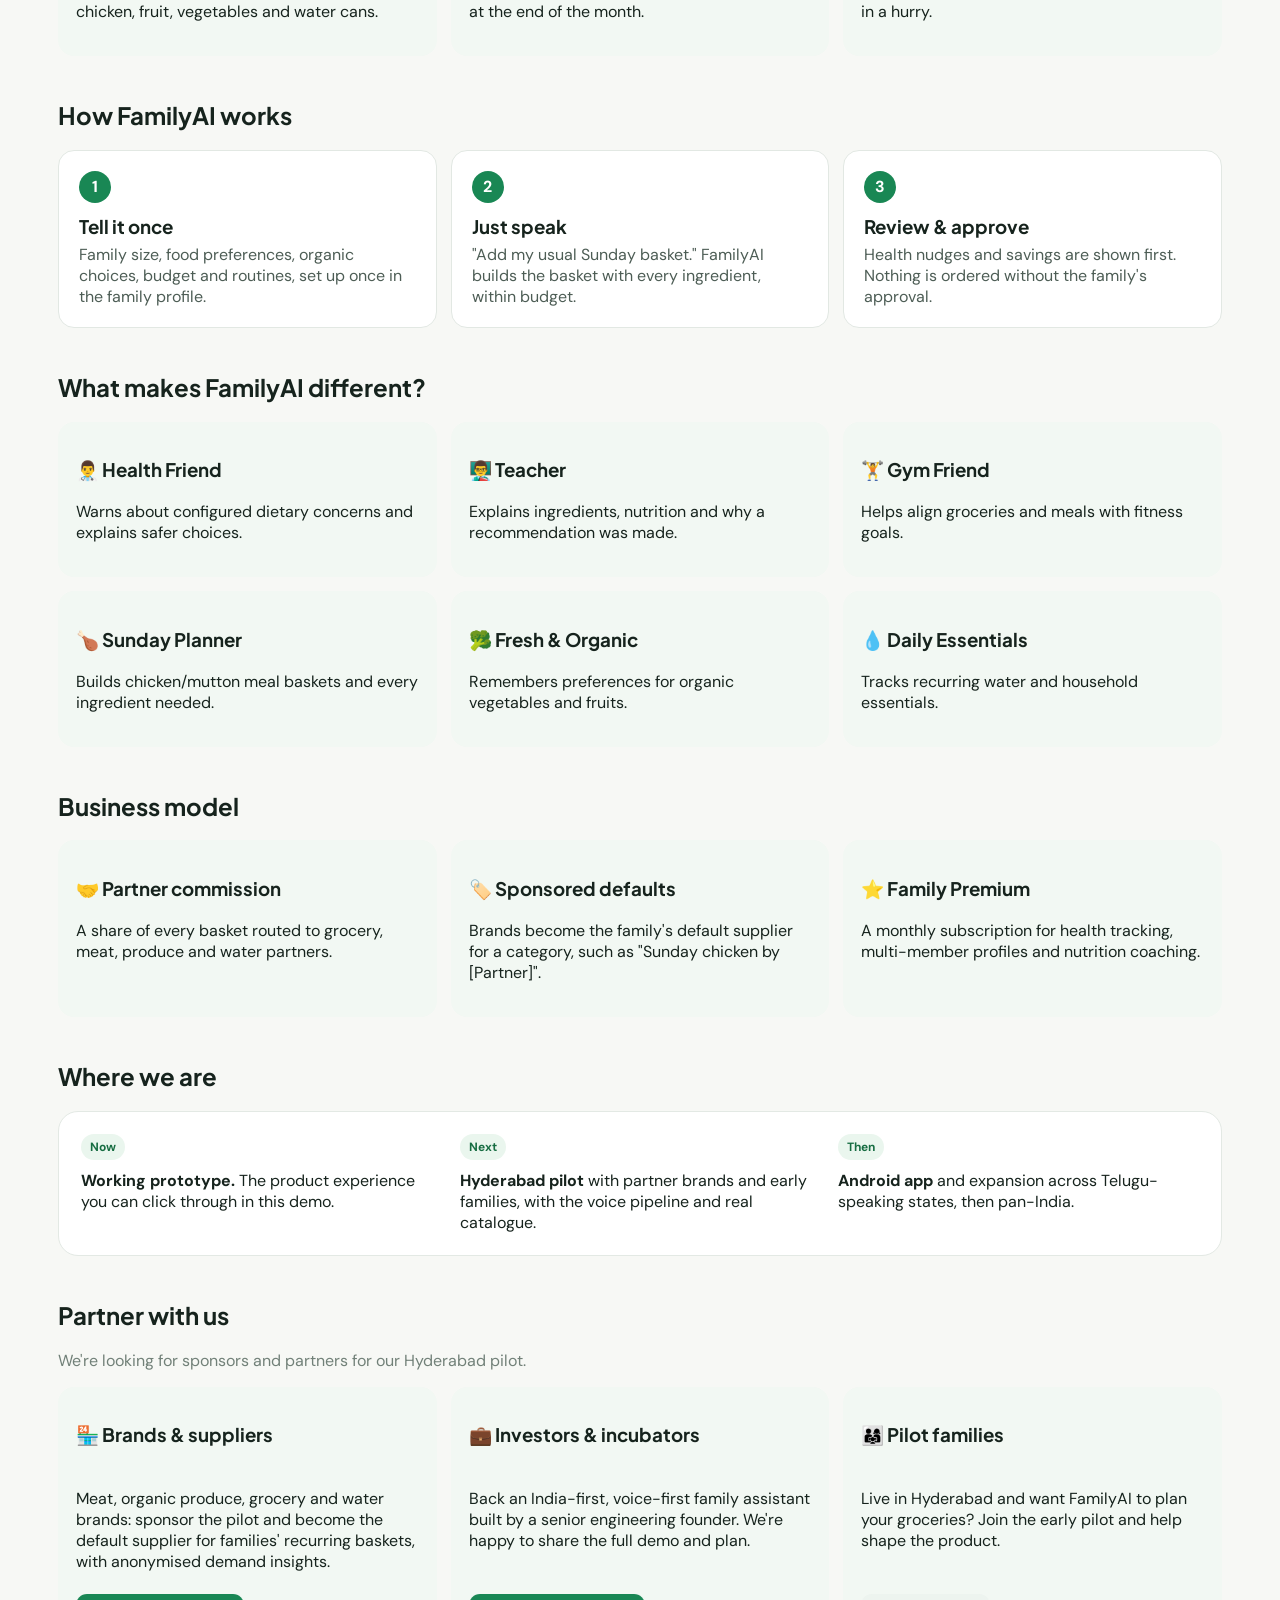
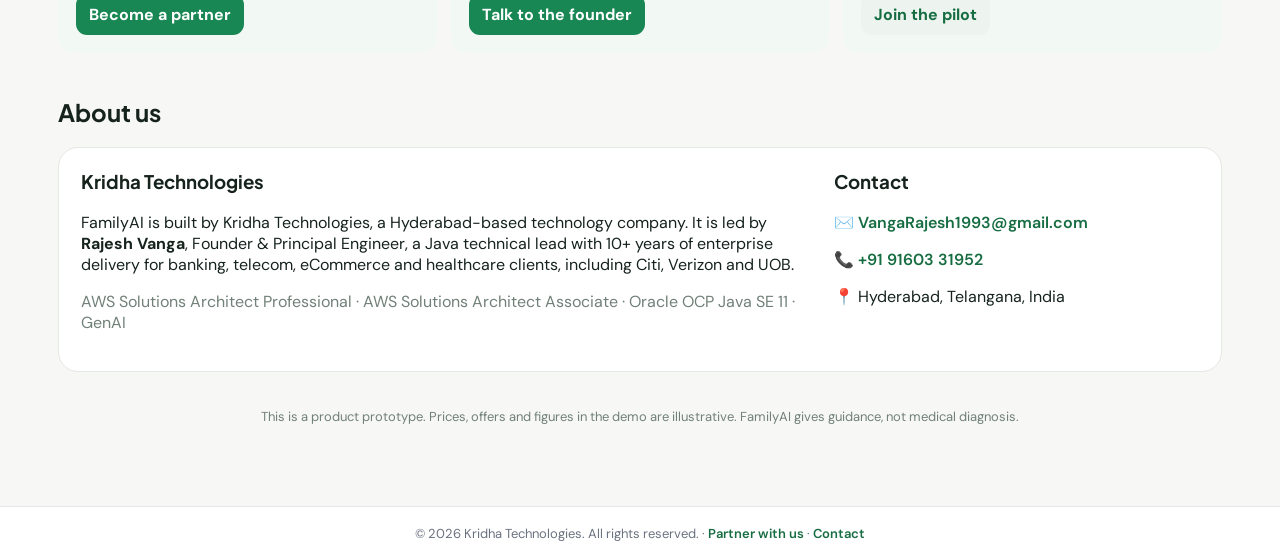
==== commit 840f41bf: "Add order trigger, price check and delivery tracking flow; update demo video Co-Authored-By: Claude " ====
--- a/index.html
+++ b/index.html
@@ -2,7 +2,7 @@
 <main class="landing">
 <div class="hero"><div class="topbar"><div class="logo"><b>F</b> Family<span>AI</span></div><a class="button secondary small" href="#partner">Partner with us</a></div><p class="eyebrow">A Kridha Technologies product · Hyderabad, India</p><h1>Your family's AI companion for shopping, food & everyday life.</h1><p>Remember preferences. Plan healthy meals. Build groceries. Manage Sunday specials, fruits, vegetables, water and restaurant offers — with voice, in English, Telugu or Hindi.</p><div class="cta-row"><a class="button" href="#demo-video">▶ Watch the demo</a><a class="button" href="dashboard.html">Open FamilyAI Demo →</a><a class="button secondary" href="family.html">Set up family profile</a></div></div>
 
-<section class="video-wrap" id="demo-video"><h2>See FamilyAI in 80 seconds</h2><video controls preload="metadata" playsinline poster="assets/familyai-demo.jpg" src="assets/familyai-demo.mp4">Your browser can't play this video. <a href="assets/familyai-demo.mp4">Download the demo video</a>.</video><p class="muted">A walkthrough of the working prototype. The voice step is simulated in this demo.</p></section>
+<section class="video-wrap" id="demo-video"><h2>See FamilyAI in 2 minutes: from routine to on-time delivery</h2><video controls preload="metadata" playsinline poster="assets/familyai-demo.jpg" src="assets/familyai-demo.mp4">Your browser can't play this video. <a href="assets/familyai-demo.mp4">Download the demo video</a>.</video><p class="muted">A walkthrough of the working prototype. Voice, prices and delivery tracking are simulated with demo values.</p></section>
 
 <div class="stat-grid"><div class="stat"><b>🎙️ Voice</b><small>Speak naturally in English, Telugu or Hindi.</small></div><div class="stat"><b>🧠 Memory</b><small>Remembers your monthly and weekly habits.</small></div><div class="stat"><b>❤️ Health</b><small>Ingredient-aware safety nudges.</small></div><div class="stat"><b>⏱️ Time</b><small>One review instead of rebuilding lists.</small></div></div>
 
--- a/assets/style.css
+++ b/assets/style.css
@@ -18,3 +18,12 @@
 .stat small{display:block;margin-top:4px}
 
 .video-wrap{margin-top:28px}.video-wrap h2{margin-top:0}.video-wrap video{width:100%;border-radius:18px;border:1px solid #e2e8e3;background:#000;display:block}
+.triggers{display:grid;grid-template-columns:repeat(4,1fr);gap:12px}.trigger{border:1px solid #e2e8e3;border-radius:14px;padding:14px;display:flex;flex-direction:column;gap:6px;background:#fafcfa}.trigger.on{background:#eaf6ee;border-color:#9bd3b1}.trigger.on b::after{content:" ✓";color:#198754}
+.price-table td,.price-table th{padding:10px 8px;font-size:15px}.strike{text-decoration:line-through;color:#8a958f}.save{color:#198754;font-weight:700}.price-table tfoot td{border-top:2px solid #cfe7d8;font-size:16px}
+.slots{display:flex;flex-direction:column;gap:10px;margin-bottom:12px}.slot{display:flex;gap:12px;align-items:center;border:1px solid #dce4de;border-radius:12px;padding:12px;cursor:pointer}.slot input{width:auto}.slot span{display:flex;flex-direction:column}.slot:has(input:checked){border-color:#198754;background:#eaf6ee}
+.placed{margin-top:22px;background:#183027;color:#fff;border-radius:20px;padding:28px;text-align:center}.placed h2{margin:8px 0}.placed p{color:#cfe8da}.placed .tick{width:56px;height:56px;border-radius:50%;background:#75d69d;color:#183027;font-size:30px;font-weight:800;display:grid;place-items:center;margin:auto}
+.timeline{list-style:none;margin:0;padding:0}.timeline li{display:grid;grid-template-columns:28px 1fr auto;gap:12px;align-items:start;padding:14px 0;border-left:2px solid #e2e8e3;margin-left:10px;padding-left:16px;position:relative;opacity:.45;transition:opacity .4s}.timeline li .dot{position:absolute;left:-9px;top:17px;width:16px;height:16px;border-radius:50%;background:#e2e8e3;border:2px solid #fff}.timeline li div{grid-column:1/3;display:flex;flex-direction:column;gap:4px}.timeline li time{color:#718078;font-size:14px}.timeline li.done{opacity:1;border-left-color:#198754}.timeline li.done .dot{background:#198754}.timeline li.now{opacity:1}.timeline li.now .dot{background:#f0b429;box-shadow:0 0 0 6px rgba(240,180,41,.25)}
+.eta{background:#183027;color:#fff;border-radius:16px;padding:20px}.eta small{color:#b8d0c4}.eta b{display:block;font:800 40px 'Plus Jakarta Sans';margin:6px 0}.bar.light{background:#365247}.bar.light i{width:0;transition:width .8s}
+.ontime{margin-top:14px;background:#dff4e7;border:1px solid #9bd3b1;border-radius:14px;padding:14px;display:flex;flex-direction:column;gap:6px}.ontime b{color:#176d42;font-size:18px}
+@media(max-width:900px){.triggers{grid-template-columns:1fr 1fr}}
+.ontime.hidden,.placed.hidden{display:none}
